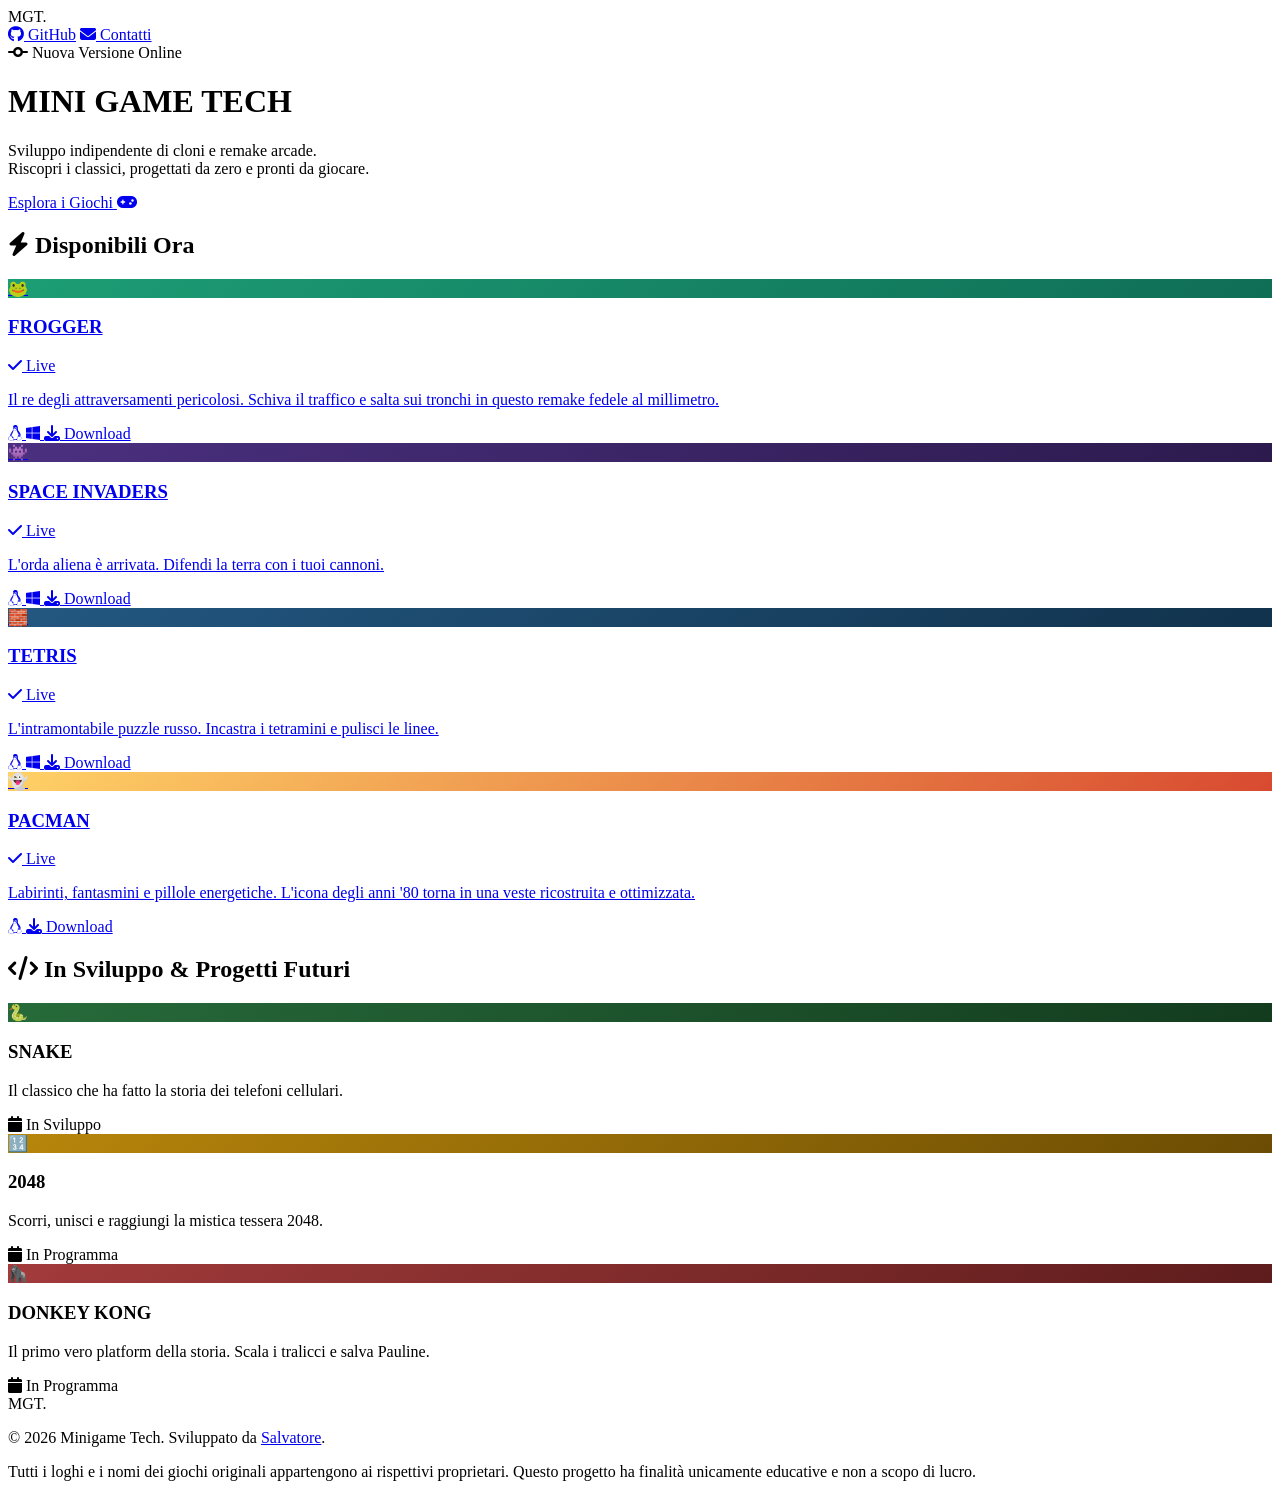
==== index.html @ 3f99b093 "Fix formatting of google-site-verification meta tag" ====
<!DOCTYPE html>
<html lang="it">
<head>
    <meta charset="UTF-8">
    <meta name="viewport" content="width=device-width, initial-scale=1.0">
    <meta name="google-site-verification" content="QY5TZIXzYBKXMx78bhKzkDnEO0w9GfPseJlernAC-no" />
    <link rel="icon" type="image/jpeg" href="Logo.jpeg">

    <!-- Fonts & Icons -->
    <link rel="preconnect" href="https://fonts.googleapis.com">
    <link rel="preconnect" href="https://fonts.gstatic.com" crossorigin>
    <link href="https://fonts.googleapis.com/css2?family=Outfit:wght@300;400;600&family=Press+Start+2P&display=swap" rel="stylesheet">
    <link rel="stylesheet" href="https://cdnjs.cloudflare.com/ajax/libs/font-awesome/6.4.0/css/all.min.css">

    <!-- Fogli di stile -->
    <link rel="stylesheet" href="./Style/style.css">

    <!-- SEO Base -->
    <title>Minigame Tech - Arcade Remakes & Retrogaming</title>
    <meta name="description" content="La casa dei remake arcade perfetti. Scarica gratuitamente cloni open source di classici come Pacman, Frogger e molti altri per Linux e Windows.">
    <meta name="keywords" content="minigame, minigiochi gratis, remake pacman, remake frogger, giochi retrò, retrogaming, giochi linux, giochi windows, pixel art">
    <link rel="canonical" href="https://minigame-tech.github.io/">

    <!-- Open Graph -->
    <meta property="og:title" content="Minigame Tech - Arcade Remakes & Retrogaming">
    <meta property="og:description" content="Rivivi i grandi classici. Remake di giochi gratuiti, open source, per Linux e Windows.">
    <meta property="og:type" content="website">
    <meta property="og:url" content="https://minigame-tech.github.io/">
</head>
<body>
    <!-- Effetto CRT Overlay e Grid -->
    <div class="scanlines"></div>
    <div class="grid-bg"></div>

    <!-- Navigazione -->
    <nav class="navbar">
        <div class="nav-content">
            <div class="nav-logo">MGT<span>.</span></div>
            <div class="nav-links">
                <a href="https://github.com/minigame-tech" target="_blank" rel="noopener"><i class="fa-brands fa-github"></i> GitHub</a>
                <a href="https://mail.google.com/mail/?view=cm&fs=1&to=codelab.italia@gmail.com" target="_blank" rel="noopener"><i class="fa-solid fa-envelope"></i> Contatti</a>
            </div>
        </div>
    </nav>

    <!-- Hero Section -->
    <header class="hero">
        <div class="hero-content">
            <div class="badge-pill pulse"><i class="fa-solid fa-code-commit"></i> Nuova Versione Online</div>
            <h1 class="logo">MINI GAME<span> TECH</span></h1>
            <p class="subtitle">Sviluppo indipendente di cloni e remake arcade.<br>Riscopri i classici, progettati da zero e pronti da giocare.</p>
            <div class="hero-actions">
                <a href="#games" class="btn btn-primary">Esplora i Giochi <i class="fa-solid fa-gamepad"></i></a>
            </div>
        </div>
    </header>

    <!-- Main Content -->
    <main id="games">
        <section class="game-section">
            <h2 class="section-title"><i class="fa-solid fa-bolt"></i> Disponibili Ora</h2>
            <div class="grid">
                <!-- FROGGER -->
                <a class="card glass-effect" href="Pages/frogger.html">
                    <div class="card-glow"></div>
                    <div class="thumb" style="background-image: linear-gradient(135deg, #1d9e75, #0f6e56);">
                        <span class="emoji">🐸</span>
                    </div>
                    <div class="card-body">
                        <div class="card-header">
                            <h3 class="card-title">FROGGER</h3>
                            <span class="badge ready"><i class="fa-solid fa-check"></i> Live</span>
                        </div>
                        <p class="card-desc">Il re degli attraversamenti pericolosi. Schiva il traffico e salta sui tronchi in questo remake fedele al millimetro.</p>
                        <div class="card-footer">
                            <span class="platform-icon"><i class="fa-brands fa-linux"></i></span>
                            <span class="platform-icon"><i class="fa-brands fa-windows"></i></span>
                            <span class="badge_download"><i class="fa-solid fa-download"></i> Download</span>
                        </div>
                    </div>
                </a>

                <!--- SPACE INVADERS --->
                <a class="card glass-effect" href="Pages/space_invaders.html">
                    <div class="card-glow"></div>
                    <div class="thumb" style="background-image: linear-gradient(135deg, #4b3080, #2c1a4d);">
                        <span class="emoji">👾</span>
                    </div>
                    <div class="card-body">
                        <div class="card-header">
                            <h3>SPACE INVADERS</h3>
                            <span class="badge ready"><i class="fa-solid fa-check"></i> Live</span>
                        </div>
                        <p class="card-desc">L'orda aliena è arrivata. Difendi la terra con i tuoi cannoni.</p>
                        <div class="card-footer">
                            <span class="platform-icon"><i class="fa-brands fa-linux"></i></span>
                            <span class="platform-icon"><i class="fa-brands fa-windows"></i></span>
                            <span class="badge_download"><i class="fa-solid fa-download"></i> Download</span>
                        </div>
                    </div>
                </a>

                <!--- TETRIS --->
                <a class="card glass-effect" href="Pages/tetris.html">
                    <div class="card-glow"></div>
                    <div class="thumb" style="background-image: linear-gradient(135deg, #235882, #11324c);">
                        <span class="emoji">🧱</span>
                    </div>
                    <div class="card-body">
                        <div class="card-header">
                            <h3 class="card-title">TETRIS</h3>
                            <span class="badge ready"><i class="fa-solid fa-check"></i> Live</span>
                        </div>
                        <p class="card-desc">L'intramontabile puzzle russo. Incastra i tetramini e pulisci le linee.</p>
                        <div class="card-footer">
                            <span class="platform-icon"><i class="fa-brands fa-linux"></i></span>
                            <span class="platform-icon"><i class="fa-brands fa-windows"></i></span>
                            <span class="badge_download"><i class="fa-solid fa-download"></i> Download</span>
                        </div>
                    </div>
                </a>

                <!-- PACMAN -->
                <a class="card glass-effect" href="Pages/pacman.html">
                    <div class="card-glow"></div>
                    <div class="thumb" style="background-image: linear-gradient(135deg, #ffd166, #d84a30);">
                        <span class="emoji">👻</span>
                    </div>
                    <div class="card-body">
                        <div class="card-header">
                            <h3 class="card-title">PACMAN</h3>
                            <span class="badge ready"><i class="fa-solid fa-check"></i> Live</span>
                        </div>
                        <p class="card-desc">Labirinti, fantasmini e pillole energetiche. L'icona degli anni '80 torna in una veste ricostruita e ottimizzata.</p>
                        <div class="card-footer">
                            <span class="platform-icon"><i class="fa-brands fa-linux"></i></span>
                            <span class="badge_download"><i class="fa-solid fa-download"></i> Download</span>
                        </div>
                    </div>
                </a>
            </div>
        </section>

        <section class="game-section mt-5">
            <h2 class="section-title"><i class="fa-solid fa-code"></i> In Sviluppo & Progetti Futuri</h2>
            <div class="grid">
                <!-- SNAKE -->
                <div class="card glass-effect disabled">
                    <div class="thumb" style="background-image: linear-gradient(135deg, #276b3a, #133b1e);">
                        <span class="emoji">🐍</span>
                    </div>
                    <div class="card-body">
                        <h3 class="card-title">SNAKE</h3>
                        <p class="card-desc">Il classico che ha fatto la storia dei telefoni cellulari.</p>
                        <span class="badge soon"><i class="fa-solid fa-calendar"></i> In Sviluppo</span>
                    </div>
                </div>

                <!-- 2048 -->
                <div class="card glass-effect disabled">
                    <div class="thumb" style="background-image: linear-gradient(135deg, #b8860b, #6b4c03);">
                        <span class="emoji">🔢</span>
                    </div>
                    <div class="card-body">
                        <h3 class="card-title">2048</h3>
                        <p class="card-desc">Scorri, unisci e raggiungi la mistica tessera 2048.</p>
                        <span class="badge programmed"><i class="fa-solid fa-calendar"></i> In Programma</span>
                    </div>
                </div>

                <!-- DONKEY KONG -->
                <div class="card glass-effect disabled">
                    <div class="thumb" style="background-image: linear-gradient(135deg, #a33b3b, #5e1c1c);">
                        <span class="emoji">🦍</span>
                    </div>
                    <div class="card-body">
                        <h3 class="card-title">DONKEY KONG</h3>
                        <p class="card-desc">Il primo vero platform della storia. Scala i tralicci e salva Pauline.</p>
                        <span class="badge programmed"><i class="fa-solid fa-calendar"></i> In Programma</span>
                    </div>
                </div>
            </div>
        </section>
    </main>

    <footer>
        <div class="footer-content">
            <div class="footer-logo">MGT<span>.</span></div>
            <p>&copy; 2026 Minigame Tech. Sviluppato da <a href="https://github.com/minigame-tech" target="_blank">Salvatore</a>.</p>
            <p class="small-text">Tutti i loghi e i nomi dei giochi originali appartengono ai rispettivi proprietari. Questo progetto ha finalità unicamente educative e non a scopo di lucro.</p>
        </div>
    </footer>
</body>
</html>
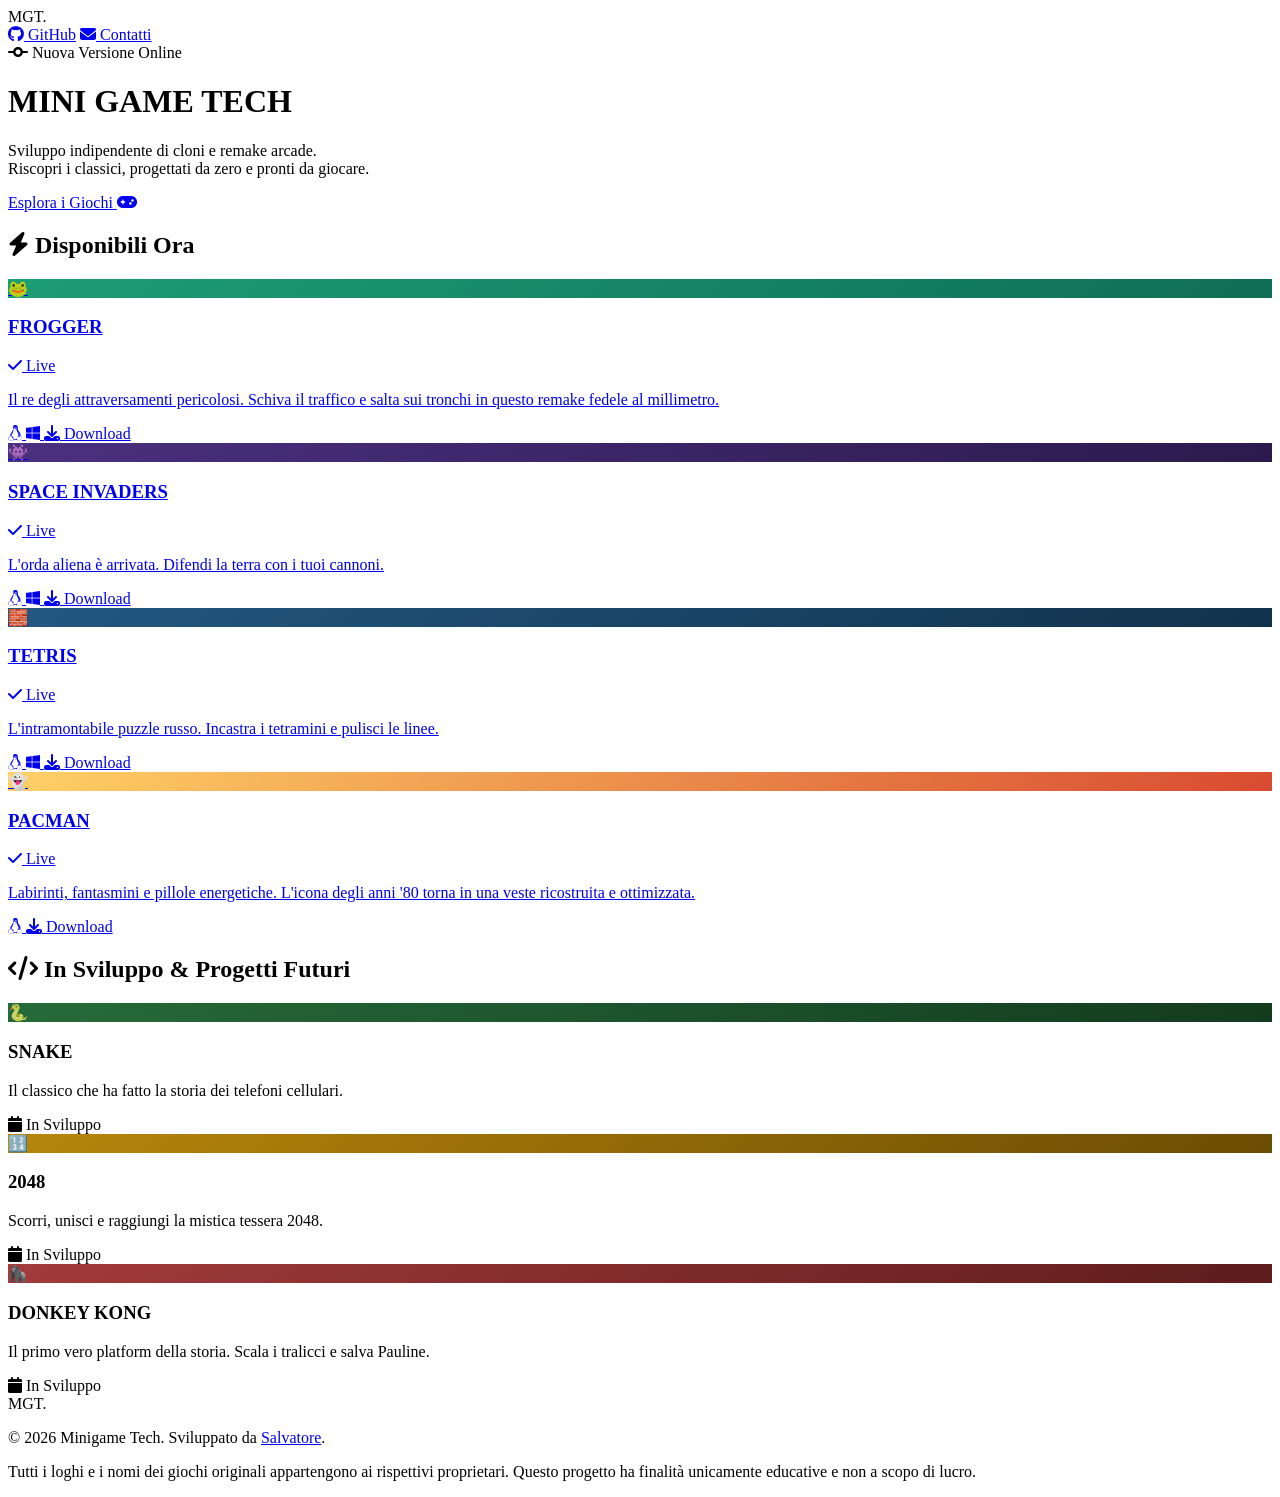
==== commit bab8e7da: "Update status from 'In Programma' to 'In Sviluppo'" ====
--- a/index.html
+++ b/index.html
@@ -5,6 +5,7 @@
     <meta name="viewport" content="width=device-width, initial-scale=1.0">
     <meta name="google-site-verification" content="QY5TZIXzYBKXMx78bhKzkDnEO0w9GfPseJlernAC-no" />
     <link rel="icon" type="image/jpeg" href="Logo.jpeg">
+    <link rel="stylesheet" href="./Style/style.css">
 
     <!-- Fonts & Icons -->
     <link rel="preconnect" href="https://fonts.googleapis.com">
@@ -12,20 +13,17 @@
     <link href="https://fonts.googleapis.com/css2?family=Outfit:wght@300;400;600&family=Press+Start+2P&display=swap" rel="stylesheet">
     <link rel="stylesheet" href="https://cdnjs.cloudflare.com/ajax/libs/font-awesome/6.4.0/css/all.min.css">
 
-    <!-- Fogli di stile -->
-    <link rel="stylesheet" href="./Style/style.css">
-
     <!-- SEO Base -->
     <title>Minigame Tech - Arcade Remakes & Retrogaming</title>
-    <meta name="description" content="La casa dei remake arcade perfetti. Scarica gratuitamente cloni open source di classici come Pacman, Frogger e molti altri per Linux e Windows.">
-    <meta name="keywords" content="minigame, minigiochi gratis, remake pacman, remake frogger, giochi retrò, retrogaming, giochi linux, giochi windows, pixel art">
-    <link rel="canonical" href="https://minigame-tech.github.io/">
+    <meta name="description" content="La casa dei remake arcade perfetti. Scarica gratuitamente rivisitazioni open source di classici come Pacman, Frogger e molti altri per Linux e Windows.">
+    <meta name="keywords" content="minigame, minigiochi gratis, remake pacman, remake frogger, giochi retròg, giochi linux, giochi windows, pixel art">
+    <link rel="canonical" href="https://mini-game-tech.github.io/">
 
     <!-- Open Graph -->
     <meta property="og:title" content="Minigame Tech - Arcade Remakes & Retrogaming">
     <meta property="og:description" content="Rivivi i grandi classici. Remake di giochi gratuiti, open source, per Linux e Windows.">
     <meta property="og:type" content="website">
-    <meta property="og:url" content="https://minigame-tech.github.io/">
+    <meta property="og:url" content="https://mini-game-tech.github.io/">
 </head>
 <body>
     <!-- Effetto CRT Overlay e Grid -->
@@ -37,7 +35,7 @@
         <div class="nav-content">
             <div class="nav-logo">MGT<span>.</span></div>
             <div class="nav-links">
-                <a href="https://github.com/minigame-tech" target="_blank" rel="noopener"><i class="fa-brands fa-github"></i> GitHub</a>
+                <a href="https://github.com/Mini-Game-Tech/Mini-Game-Tech.github.io" target="_blank" rel="noopener"><i class="fa-brands fa-github"></i> GitHub</a>
                 <a href="https://mail.google.com/mail/?view=cm&fs=1&to=codelab.italia@gmail.com" target="_blank" rel="noopener"><i class="fa-solid fa-envelope"></i> Contatti</a>
             </div>
         </div>
@@ -164,7 +162,7 @@
                     <div class="card-body">
                         <h3 class="card-title">2048</h3>
                         <p class="card-desc">Scorri, unisci e raggiungi la mistica tessera 2048.</p>
-                        <span class="badge programmed"><i class="fa-solid fa-calendar"></i> In Programma</span>
+                        <span class="badge programmed"><i class="fa-solid fa-calendar"></i> In Sviluppo</span>
                     </div>
                 </div>
 
@@ -176,7 +174,7 @@
                     <div class="card-body">
                         <h3 class="card-title">DONKEY KONG</h3>
                         <p class="card-desc">Il primo vero platform della storia. Scala i tralicci e salva Pauline.</p>
-                        <span class="badge programmed"><i class="fa-solid fa-calendar"></i> In Programma</span>
+                        <span class="badge programmed"><i class="fa-solid fa-calendar"></i> In Sviluppo</span>
                     </div>
                 </div>
             </div>
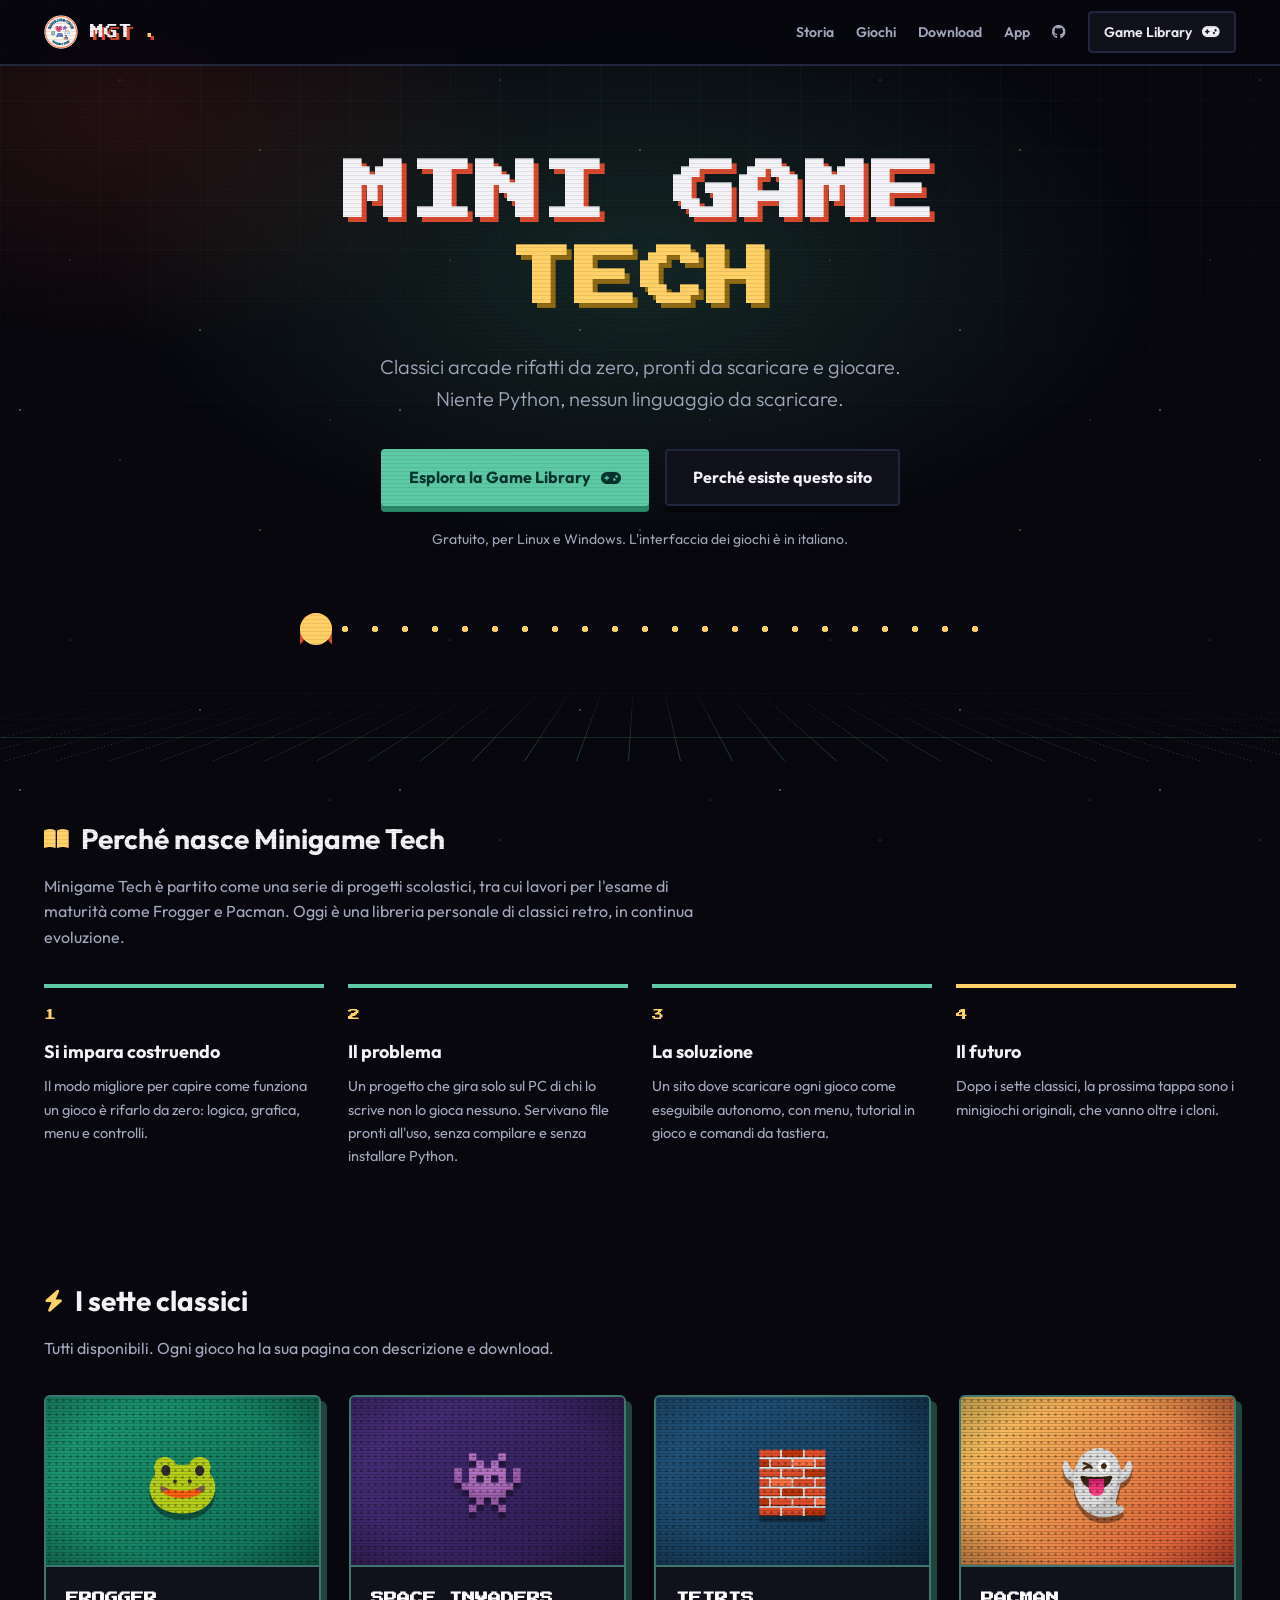
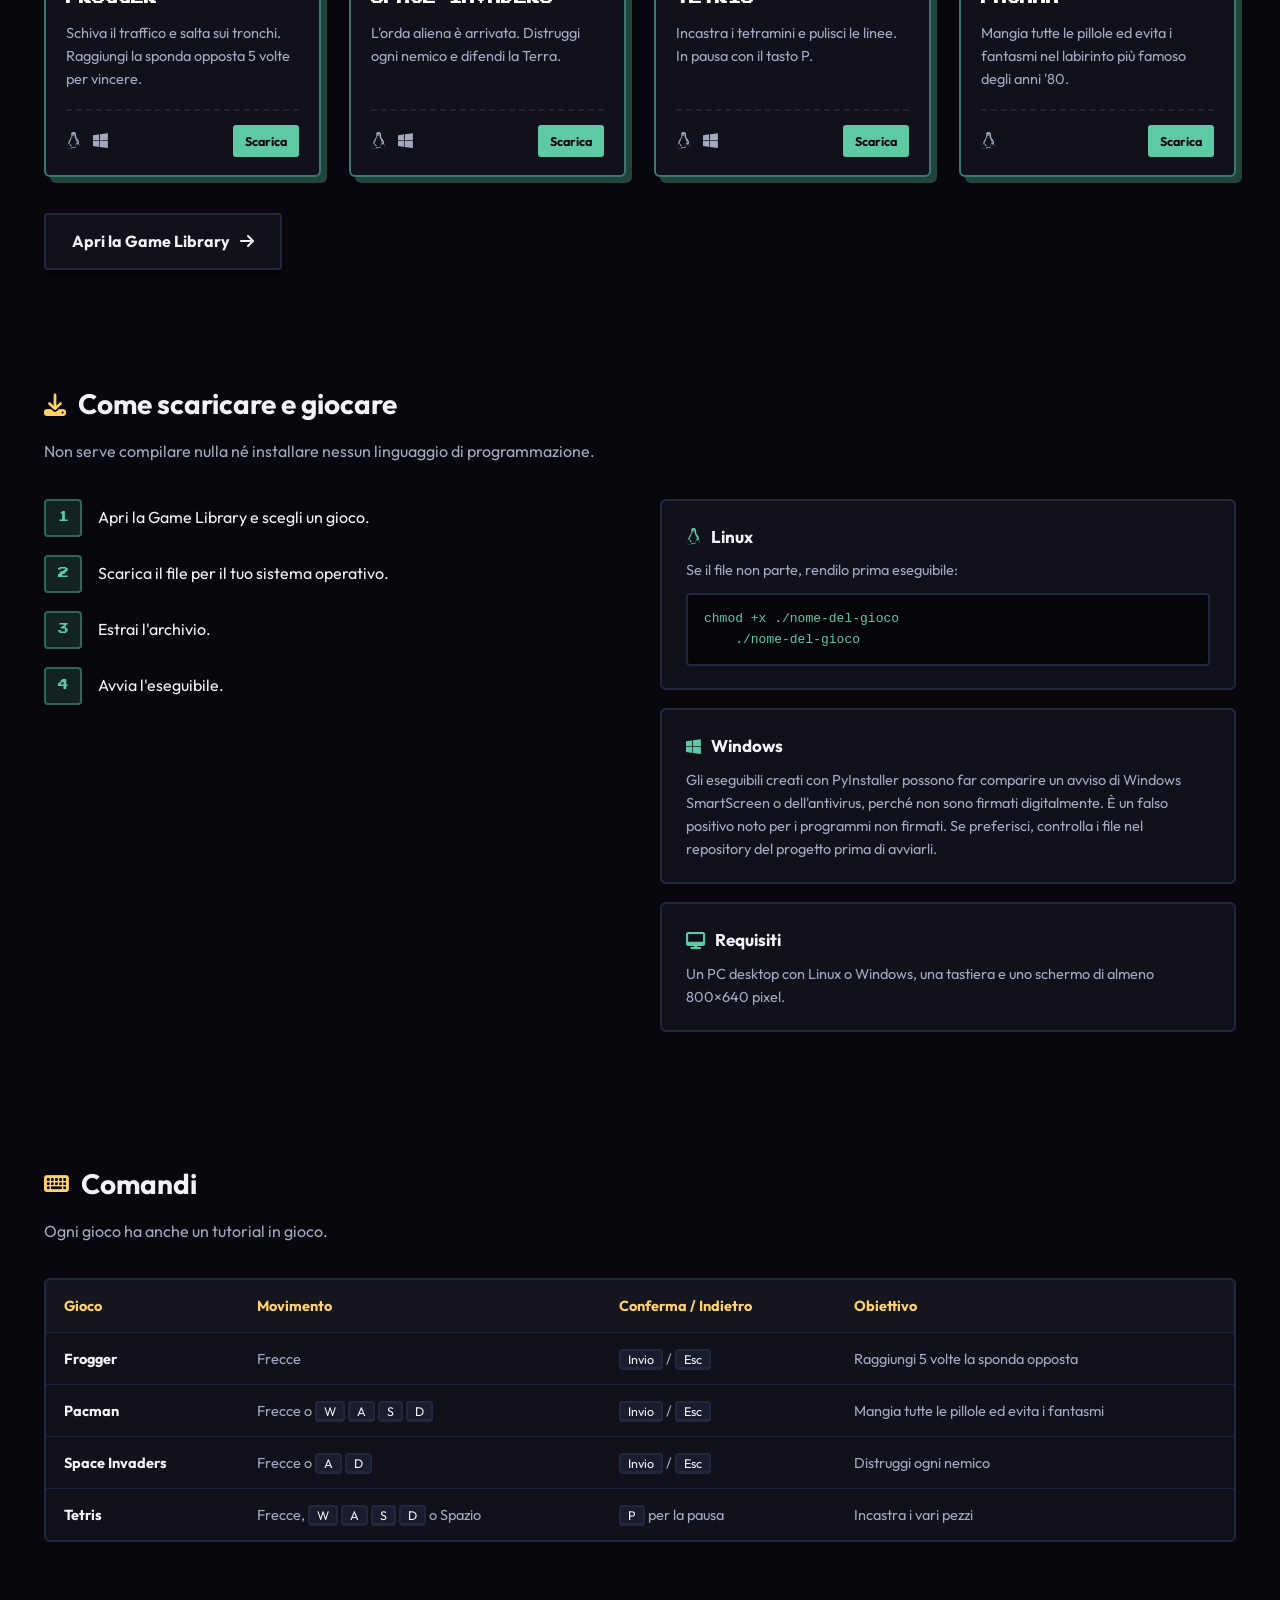
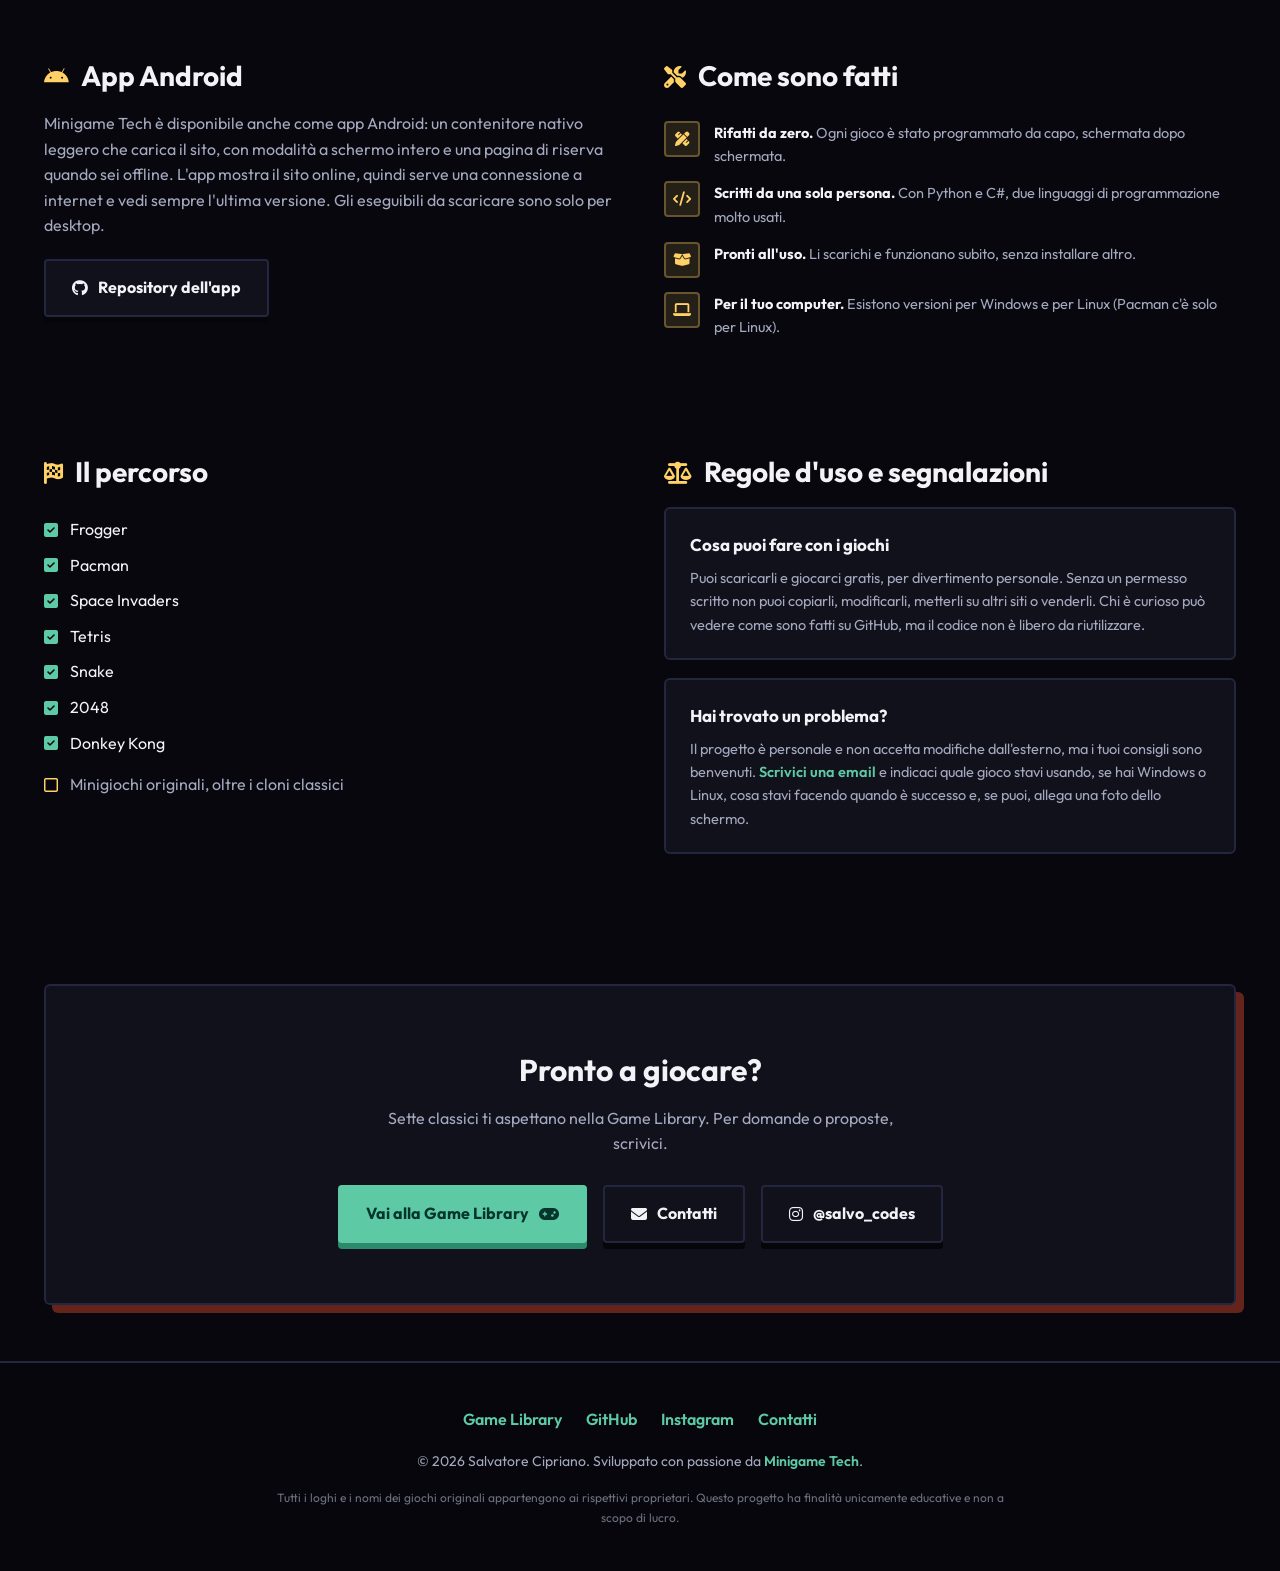
==== commit bd260682: "feat: Complete graphical renovation of the entire site" ====
--- a/index.html
+++ b/index.html
@@ -3,9 +3,9 @@
 <head>
     <meta charset="UTF-8">
     <meta name="viewport" content="width=device-width, initial-scale=1.0">
-    <meta name="google-site-verification" content="QY5TZIXzYBKXMx78bhKzkDnEO0w9GfPseJlernAC-no" />
-    <link rel="icon" type="image/jpeg" href="Logo.jpeg">
-    <link rel="stylesheet" href="./Style/style.css">
+    <meta name="google-site-verification" content="QY5TZIXzYBKXMx78bhKzkDnEO0w9GfPseJlernAC-no">
+    <link rel="icon" type="image/png" href="mini-game-tech-logo.png">
+    <link rel="stylesheet" href="Style/Home.css">
 
     <!-- Fonts & Icons -->
     <link rel="preconnect" href="https://fonts.googleapis.com">
@@ -15,178 +15,175 @@
 
     <!-- SEO Base -->
     <title>Minigame Tech - Arcade Remakes & Retrogaming</title>
-    <meta name="description" content="La casa dei remake arcade perfetti. Scarica gratuitamente rivisitazioni open source di classici come Pacman, Frogger e molti altri per Linux e Windows.">
-    <meta name="keywords" content="minigame, minigiochi gratis, remake pacman, remake frogger, giochi retròg, giochi linux, giochi windows, pixel art">
+    <meta name="description" content="Classic retro arcade games, rebuilt from scratch in Python, C# and ready to play as standalone downloads. No installation, no Python required.">
+    <meta name="keywords" content="minigame, minigiochi gratis, remake pacman, remake frogger, giochi retrogaming, giochi linux, giochi windows, pixel art">
     <link rel="canonical" href="https://mini-game-tech.github.io/">
 
     <!-- Open Graph -->
     <meta property="og:title" content="Minigame Tech - Arcade Remakes & Retrogaming">
-    <meta property="og:description" content="Rivivi i grandi classici. Remake di giochi gratuiti, open source, per Linux e Windows.">
+    <meta property="og:description" content="Classic retro arcade games, rebuilt from scratch in Python, C# and ready to play as standalone downloads. No installation, no Python required.">
     <meta property="og:type" content="website">
     <meta property="og:url" content="https://mini-game-tech.github.io/">
+    <meta property="og:image" content="https://mini-game-tech.github.io/mini-game-tech-logo.png">
 </head>
 <body>
-    <!-- Effetto CRT Overlay e Grid -->
-    <div class="scanlines"></div>
-    <div class="grid-bg"></div>
+    <div class="scan"></div>
+    <div class="gridbg"></div>
 
-    <!-- Navigazione -->
-    <nav class="navbar">
-        <div class="nav-content">
-            <div class="nav-logo">MGT<span>.</span></div>
-            <div class="nav-links">
-                <a href="https://github.com/Mini-Game-Tech/Mini-Game-Tech.github.io" target="_blank" rel="noopener"><i class="fa-brands fa-github"></i> GitHub</a>
-                <a href="https://mail.google.com/mail/?view=cm&fs=1&to=codelab.italia@gmail.com" target="_blank" rel="noopener"><i class="fa-solid fa-envelope"></i> Contatti</a>
+    <nav>
+        <div class="wrap">
+            <a class="brand" href="index.html" aria-label="Minigame Tech - Home"><img src="mini-game-tech-logo.png" alt="">MGT<span>.</span></a>
+            <div class="links">
+                <a class="t" href="#storia">Storia</a>
+                <a class="t" href="#giochi">Giochi</a>
+                <a class="t" href="#download">Download</a>
+                <a class="t" href="#app">App</a>
+                <a href="https://github.com/Mini-Game-Tech/Mini-Game-Tech.github.io" target="_blank" rel="noopener" aria-label="GitHub"><i class="fa-brands fa-github"></i></a>
+                <a class="btn" href="Pages/game_library.html"><span class="lb">Game Library</span> <i class="fa-solid fa-gamepad"></i></a>
             </div>
         </div>
     </nav>
 
-    <!-- Hero Section -->
     <header class="hero">
-        <div class="hero-content">
-            <div class="badge-pill pulse"><i class="fa-solid fa-code-commit"></i> Nuova Versione Online</div>
-            <h1 class="logo">MINI GAME<span> TECH</span></h1>
-            <p class="subtitle">Sviluppo indipendente di cloni e remake arcade.<br>Riscopri i classici, progettati da zero e pronti da giocare.</p>
-            <div class="hero-actions">
-                <a href="#games" class="btn btn-primary">Esplora i Giochi <i class="fa-solid fa-gamepad"></i></a>
-            </div>
+        <h1 class="logo">MINI GAME<span> TECH</span></h1>
+        <p class="sub">Classici arcade rifatti da zero, pronti da scaricare e giocare.<br>Niente Python, nessun linguaggio da scaricare.</p>
+        <div class="cta">
+            <a class="btn p" href="Pages/game_library.html">Esplora la Game Library <i class="fa-solid fa-gamepad"></i></a>
+            <a class="btn g" href="#storia">Perché esiste questo sito</a>
+        </div>
+        <p class="note">Gratuito, per Linux e Windows. L'interfaccia dei giochi è in italiano.</p>
+        <div class="track" aria-hidden="true">
+            <div class="dots"></div>
+            <div class="ghost"></div>
+            <div class="pac"><i></i><i></i></div>
         </div>
     </header>
 
-    <!-- Main Content -->
-    <main id="games">
-        <section class="game-section">
-            <h2 class="section-title"><i class="fa-solid fa-bolt"></i> Disponibili Ora</h2>
-            <div class="grid">
-                <!-- FROGGER -->
-                <a class="card glass-effect" href="Pages/frogger.html">
-                    <div class="card-glow"></div>
-                    <div class="thumb" style="background-image: linear-gradient(135deg, #1d9e75, #0f6e56);">
-                        <span class="emoji">🐸</span>
-                    </div>
-                    <div class="card-body">
-                        <div class="card-header">
-                            <h3 class="card-title">FROGGER</h3>
-                            <span class="badge ready"><i class="fa-solid fa-check"></i> Live</span>
-                        </div>
-                        <p class="card-desc">Il re degli attraversamenti pericolosi. Schiva il traffico e salta sui tronchi in questo remake fedele al millimetro.</p>
-                        <div class="card-footer">
-                            <span class="platform-icon"><i class="fa-brands fa-linux"></i></span>
-                            <span class="platform-icon"><i class="fa-brands fa-windows"></i></span>
-                            <span class="badge_download"><i class="fa-solid fa-download"></i> Download</span>
-                        </div>
-                    </div>
-                </a>
+    <main class="wrap">
 
-                <!--- SPACE INVADERS --->
-                <a class="card glass-effect" href="Pages/space_invaders.html">
-                    <div class="card-glow"></div>
-                    <div class="thumb" style="background-image: linear-gradient(135deg, #4b3080, #2c1a4d);">
-                        <span class="emoji">👾</span>
-                    </div>
-                    <div class="card-body">
-                        <div class="card-header">
-                            <h3>SPACE INVADERS</h3>
-                            <span class="badge ready"><i class="fa-solid fa-check"></i> Live</span>
-                        </div>
-                        <p class="card-desc">L'orda aliena è arrivata. Difendi la terra con i tuoi cannoni.</p>
-                        <div class="card-footer">
-                            <span class="platform-icon"><i class="fa-brands fa-linux"></i></span>
-                            <span class="platform-icon"><i class="fa-brands fa-windows"></i></span>
-                            <span class="badge_download"><i class="fa-solid fa-download"></i> Download</span>
-                        </div>
-                    </div>
-                </a>
+        <section id="storia">
+            <h2><i class="fa-solid fa-book-open"></i> Perché nasce Minigame Tech</h2>
+            <p class="lead">Minigame Tech è partito come una serie di progetti scolastici, tra cui lavori per l'esame di maturità come Frogger e Pacman. Oggi è una libreria personale di classici retro, in continua evoluzione.</p>
+            <ol class="story">
+                <li><h3>Si impara costruendo</h3><p>Il modo migliore per capire come funziona un gioco è rifarlo da zero: logica, grafica, menu e controlli.</p></li>
+                <li><h3>Il problema</h3><p>Un progetto che gira solo sul PC di chi lo scrive non lo gioca nessuno. Servivano file pronti all'uso, senza compilare e senza installare Python.</p></li>
+                <li><h3>La soluzione</h3><p>Un sito dove scaricare ogni gioco come eseguibile autonomo, con menu, tutorial in gioco e comandi da tastiera.</p></li>
+                <li><h3>Il futuro</h3><p>Dopo i sette classici, la prossima tappa sono i minigiochi originali, che vanno oltre i cloni.</p></li>
+            </ol>
+        </section>
 
-                <!--- TETRIS --->
-                <a class="card glass-effect" href="Pages/tetris.html">
-                    <div class="card-glow"></div>
-                    <div class="thumb" style="background-image: linear-gradient(135deg, #235882, #11324c);">
-                        <span class="emoji">🧱</span>
-                    </div>
-                    <div class="card-body">
-                        <div class="card-header">
-                            <h3 class="card-title">TETRIS</h3>
-                            <span class="badge ready"><i class="fa-solid fa-check"></i> Live</span>
-                        </div>
-                        <p class="card-desc">L'intramontabile puzzle russo. Incastra i tetramini e pulisci le linee.</p>
-                        <div class="card-footer">
-                            <span class="platform-icon"><i class="fa-brands fa-linux"></i></span>
-                            <span class="platform-icon"><i class="fa-brands fa-windows"></i></span>
-                            <span class="badge_download"><i class="fa-solid fa-download"></i> Download</span>
-                        </div>
-                    </div>
-                </a>
+        <section id="giochi">
+            <h2><i class="fa-solid fa-bolt"></i> I sette classici</h2>
+            <p class="lead">Tutti disponibili. Ogni gioco ha la sua pagina con descrizione e download.</p>
+            <ul class="games">
+                <li><a class="game" href="Pages/Game_Pages/frogger.html" style="--c1:#1d9e75;--c2:#0f6e56"><div class="th">🐸</div><div class="bd"><h3>FROGGER</h3><p>Schiva il traffico e salta sui tronchi. Raggiungi la sponda opposta 5 volte per vincere.</p><div class="os"><i class="fa-brands fa-linux"></i><i class="fa-brands fa-windows"></i><b>Scarica</b></div></div></a></li>
+                <li><a class="game" href="Pages/Game_Pages/space_invaders.html" style="--c1:#4b3080;--c2:#2c1a4d"><div class="th">👾</div><div class="bd"><h3>SPACE INVADERS</h3><p>L'orda aliena è arrivata. Distruggi ogni nemico e difendi la Terra.</p><div class="os"><i class="fa-brands fa-linux"></i><i class="fa-brands fa-windows"></i><b>Scarica</b></div></div></a></li>
+                <li><a class="game" href="Pages/Game_Pages/tetris.html" style="--c1:#235882;--c2:#11324c"><div class="th">🧱</div><div class="bd"><h3>TETRIS</h3><p>Incastra i tetramini e pulisci le linee. In pausa con il tasto P.</p><div class="os"><i class="fa-brands fa-linux"></i><i class="fa-brands fa-windows"></i><b>Scarica</b></div></div></a></li>
+                <li><a class="game" href="Pages/Game_Pages/pacman.html" style="--c1:#ffd166;--c2:#d84a30"><div class="th">👻</div><div class="bd"><h3>PACMAN</h3><p>Mangia tutte le pillole ed evita i fantasmi nel labirinto più famoso degli anni '80.</p><div class="os"><i class="fa-brands fa-linux"></i><b>Scarica</b></div></div></a></li>
+            </ul>
+            <div class="more"><a class="btn g" href="Pages/game_library.html">Apri la Game Library <i class="fa-solid fa-arrow-right"></i></a></div>
+        </section>
 
-                <!-- PACMAN -->
-                <a class="card glass-effect" href="Pages/pacman.html">
-                    <div class="card-glow"></div>
-                    <div class="thumb" style="background-image: linear-gradient(135deg, #ffd166, #d84a30);">
-                        <span class="emoji">👻</span>
-                    </div>
-                    <div class="card-body">
-                        <div class="card-header">
-                            <h3 class="card-title">PACMAN</h3>
-                            <span class="badge ready"><i class="fa-solid fa-check"></i> Live</span>
-                        </div>
-                        <p class="card-desc">Labirinti, fantasmini e pillole energetiche. L'icona degli anni '80 torna in una veste ricostruita e ottimizzata.</p>
-                        <div class="card-footer">
-                            <span class="platform-icon"><i class="fa-brands fa-linux"></i></span>
-                            <span class="badge_download"><i class="fa-solid fa-download"></i> Download</span>
-                        </div>
-                    </div>
-                </a>
+        <section id="download">
+            <h2><i class="fa-solid fa-download"></i> Come scaricare e giocare</h2>
+            <p class="lead">Non serve compilare nulla né installare nessun linguaggio di programmazione.</p>
+            <div class="dl">
+                <ol class="steps">
+                    <li>Apri la Game Library e scegli un gioco.</li>
+                    <li>Scarica il file per il tuo sistema operativo.</li>
+                    <li>Estrai l'archivio.</li>
+                    <li>Avvia l'eseguibile.</li>
+                </ol>
+                <div>
+                    <div class="box"><h3><i class="fa-brands fa-linux"></i> Linux</h3><p>Se il file non parte, rendilo prima eseguibile:</p><pre>chmod +x ./nome-del-gioco
+    ./nome-del-gioco</pre></div>
+                    <div class="box"><h3><i class="fa-brands fa-windows"></i> Windows</h3><p>Gli eseguibili creati con PyInstaller possono far comparire un avviso di Windows SmartScreen o dell'antivirus, perché non sono firmati digitalmente. È un falso positivo noto per i programmi non firmati. Se preferisci, controlla i file nel repository del progetto prima di avviarli.</p></div>
+                    <div class="box"><h3><i class="fa-solid fa-desktop"></i> Requisiti</h3><p>Un PC desktop con Linux o Windows, una tastiera e uno schermo di almeno 800×640 pixel.</p></div>
+                </div>
             </div>
         </section>
 
-        <section class="game-section mt-5">
-            <h2 class="section-title"><i class="fa-solid fa-code"></i> In Sviluppo & Progetti Futuri</h2>
-            <div class="grid">
-                <!-- SNAKE -->
-                <div class="card glass-effect disabled">
-                    <div class="thumb" style="background-image: linear-gradient(135deg, #276b3a, #133b1e);">
-                        <span class="emoji">🐍</span>
-                    </div>
-                    <div class="card-body">
-                        <h3 class="card-title">SNAKE</h3>
-                        <p class="card-desc">Il classico che ha fatto la storia dei telefoni cellulari.</p>
-                        <span class="badge soon"><i class="fa-solid fa-calendar"></i> In Sviluppo</span>
-                    </div>
+        <section id="controlli">
+            <h2><i class="fa-solid fa-keyboard"></i> Comandi</h2>
+            <p class="lead">Ogni gioco ha anche un tutorial in gioco.</p>
+            <div class="tw">
+                <table>
+                    <thead><tr><th>Gioco</th><th>Movimento</th><th>Conferma / Indietro</th><th>Obiettivo</th></tr></thead>
+                    <tbody>
+                    <tr><td>Frogger</td><td>Frecce</td><td><kbd>Invio</kbd> / <kbd>Esc</kbd></td><td>Raggiungi 5 volte la sponda opposta</td></tr>
+                    <tr><td>Pacman</td><td>Frecce o <kbd>W</kbd> <kbd>A</kbd> <kbd>S</kbd> <kbd>D</kbd></td><td><kbd>Invio</kbd> / <kbd>Esc</kbd></td><td>Mangia tutte le pillole ed evita i fantasmi</td></tr>
+                    <tr><td>Space Invaders</td><td>Frecce o <kbd>A</kbd> <kbd>D</kbd></td><td><kbd>Invio</kbd> / <kbd>Esc</kbd></td><td>Distruggi ogni nemico</td></tr>
+                    <tr><td>Tetris</td><td>Frecce, <kbd>W</kbd> <kbd>A</kbd> <kbd>S</kbd> <kbd>D</kbd> o Spazio</td><td><kbd>P</kbd> per la pausa</td><td>Incastra i vari pezzi</td></tr>
+                    </tbody>
+                </table>
+            </div>
+        </section>
+
+        <section id="app">
+            <div class="two">
+                <div>
+                    <h2><i class="fa-brands fa-android"></i> App Android</h2>
+                    <p class="lead n">Minigame Tech è disponibile anche come app Android: un contenitore nativo leggero che carica il sito, con modalità a schermo intero e una pagina di riserva quando sei offline. L'app mostra il sito online, quindi serve una connessione a internet e vedi sempre l'ultima versione. Gli eseguibili da scaricare sono solo per desktop.</p>
+                    <p class="mt"><a class="btn g" href="https://github.com/minigame-tech/minigame-tech-app" target="_blank" rel="noopener"><i class="fa-brands fa-github"></i> Repository dell'app</a></p>
                 </div>
-
-                <!-- 2048 -->
-                <div class="card glass-effect disabled">
-                    <div class="thumb" style="background-image: linear-gradient(135deg, #b8860b, #6b4c03);">
-                        <span class="emoji">🔢</span>
-                    </div>
-                    <div class="card-body">
-                        <h3 class="card-title">2048</h3>
-                        <p class="card-desc">Scorri, unisci e raggiungi la mistica tessera 2048.</p>
-                        <span class="badge programmed"><i class="fa-solid fa-calendar"></i> In Sviluppo</span>
-                    </div>
-                </div>
-
-                <!-- DONKEY KONG -->
-                <div class="card glass-effect disabled">
-                    <div class="thumb" style="background-image: linear-gradient(135deg, #a33b3b, #5e1c1c);">
-                        <span class="emoji">🦍</span>
-                    </div>
-                    <div class="card-body">
-                        <h3 class="card-title">DONKEY KONG</h3>
-                        <p class="card-desc">Il primo vero platform della storia. Scala i tralicci e salva Pauline.</p>
-                        <span class="badge programmed"><i class="fa-solid fa-calendar"></i> In Sviluppo</span>
-                    </div>
+                <div>
+                    <h2><i class="fa-solid fa-screwdriver-wrench"></i> Come sono fatti</h2>
+                    <ul class="tech">
+                        <li><i class="fa-solid fa-pen-ruler"></i><span><b>Rifatti da zero.</b> Ogni gioco è stato programmato da capo, schermata dopo schermata.</span></li>
+                        <li><i class="fa-solid fa-code"></i><span><b>Scritti da una sola persona.</b> Con Python e C#, due linguaggi di programmazione molto usati.</span></li>
+                        <li><i class="fa-solid fa-box-open"></i><span><b>Pronti all'uso.</b> Li scarichi e funzionano subito, senza installare altro.</span></li>
+                        <li><i class="fa-solid fa-laptop"></i><span><b>Per il tuo computer.</b> Esistono versioni per Windows e per Linux (Pacman c'è solo per Linux).</span></li>
+                    </ul>
                 </div>
             </div>
         </section>
+
+        <section id="percorso">
+            <div class="two">
+                <div>
+                    <h2><i class="fa-solid fa-flag-checkered"></i> Il percorso</h2>
+                    <ul class="road">
+                        <li><i class="fa-solid fa-square-check"></i> Frogger</li>
+                        <li><i class="fa-solid fa-square-check"></i> Pacman</li>
+                        <li><i class="fa-solid fa-square-check"></i> Space Invaders</li>
+                        <li><i class="fa-solid fa-square-check"></i> Tetris</li>
+                        <li><i class="fa-solid fa-square-check"></i> Snake</li>
+                        <li><i class="fa-solid fa-square-check"></i> 2048</li>
+                        <li><i class="fa-solid fa-square-check"></i> Donkey Kong</li>
+                        <li class="next"><i class="fa-regular fa-square"></i> Minigiochi originali, oltre i cloni classici</li>
+                    </ul>
+                </div>
+                <div>
+                    <h2><i class="fa-solid fa-scale-balanced"></i> Regole d'uso e segnalazioni</h2>
+                    <div class="box"><h3>Cosa puoi fare con i giochi</h3><p>Puoi scaricarli e giocarci gratis, per divertimento personale. Senza un permesso scritto non puoi copiarli, modificarli, metterli su altri siti o venderli. Chi è curioso può vedere come sono fatti su GitHub, ma il codice non è libero da riutilizzare.</p></div>
+                    <div class="box"><h3>Hai trovato un problema?</h3><p>Il progetto è personale e non accetta modifiche dall'esterno, ma i tuoi consigli sono benvenuti. <a href="https://mail.google.com/mail/?view=cm&amp;fs=1&amp;to=codelab.italia@gmail.com" target="_blank" rel="noopener">Scrivici una email</a> e indicaci quale gioco stavi usando, se hai Windows o Linux, cosa stavi facendo quando è successo e, se puoi, allega una foto dello schermo.</p></div>
+                </div>
+            </div>
+        </section>
+
+        <section>
+            <div class="big">
+                <h2>Pronto a giocare?</h2>
+                <p>Sette classici ti aspettano nella Game Library. Per domande o proposte, scrivici.</p>
+                <div class="cta">
+                    <a class="btn p" href="Pages/game_library.html">Vai alla Game Library <i class="fa-solid fa-gamepad"></i></a>
+                    <a class="btn g" href="https://mail.google.com/mail/?view=cm&amp;fs=1&amp;to=codelab.italia@gmail.com" target="_blank" rel="noopener"><i class="fa-solid fa-envelope"></i> Contatti</a>
+                    <a class="btn g" href="https://www.instagram.com/salvo_codes/" target="_blank" rel="noopener"><i class="fa-brands fa-instagram"></i> @salvo_codes</a>
+                </div>
+            </div>
+        </section>
+
     </main>
 
     <footer>
-        <div class="footer-content">
-            <div class="footer-logo">MGT<span>.</span></div>
-            <p>&copy; 2026 Minigame Tech. Sviluppato da <a href="https://github.com/minigame-tech" target="_blank">Salvatore</a>.</p>
-            <p class="small-text">Tutti i loghi e i nomi dei giochi originali appartengono ai rispettivi proprietari. Questo progetto ha finalità unicamente educative e non a scopo di lucro.</p>
+        <div class="fl">
+            <a href="Pages/game_library.html">Game Library</a>
+            <a href="https://github.com/Mini-Game-Tech/Mini-Game-Tech.github.io" target="_blank" rel="noopener">GitHub</a>
+            <a href="https://www.instagram.com/salvo_codes/" target="_blank" rel="noopener">Instagram</a>
+            <a href="https://mail.google.com/mail/?view=cm&amp;fs=1&amp;to=codelab.italia@gmail.com" target="_blank" rel="noopener">Contatti</a>
         </div>
+        <p>&copy; 2026 Salvatore Cipriano. Sviluppato con passione da <a href="https://github.com/minigame-tech" target="_blank" rel="noopener">Minigame Tech</a>.</p>
+        <p class="s">Tutti i loghi e i nomi dei giochi originali appartengono ai rispettivi proprietari. Questo progetto ha finalità unicamente educative e non a scopo di lucro.</p>
     </footer>
 </body>
-</html>
+</html>
--- a/Style/Home.css
+++ b/Style/Home.css
@@ -0,0 +1,248 @@
+@import url('https://fonts.googleapis.com/css2?family=Outfit:wght@300;400;600;700&family=Press+Start+2P&display=swap');
+
+:root {
+    --bg-main: #07070d;
+    --panel: #10111b;
+    --panel-edge: #23263f;
+    --line: rgba(80, 90, 140, 0.25);
+    --text-primary: #f2f2f7;
+    --text-secondary: #a4a9bf;
+    --accent-primary: #5dcaa5;
+    --accent-secondary: #ffd166;
+    --accent-tertiary: #d84a30;
+    --font-heading: 'Press Start 2P', monospace;
+    --font-body: 'Outfit', sans-serif;
+    --max: 1240px;
+}
+
+* { margin: 0; padding: 0; box-sizing: border-box; }
+html { scroll-behavior: smooth; scroll-padding-top: 90px; }
+
+body {
+    background: var(--bg-main);
+    color: var(--text-primary);
+    font-family: var(--font-body), serif;
+    min-height: 100vh;
+    overflow-x: hidden;
+    position: relative;
+    line-height: 1.6;
+}
+
+:focus-visible { outline: 3px solid var(--accent-secondary); outline-offset: 3px; }
+a { color: inherit; }
+.wrap { max-width: var(--max); margin: 0 auto; padding: 0 24px; }
+
+/* --- SFONDO --- */
+body::before {
+    content: "";
+    position: fixed;
+    inset: 0;
+    z-index: -2;
+    pointer-events: none;
+    background-image:
+            radial-gradient(1.5px 1.5px at 20px 30px, rgba(255,255,255,.55), transparent),
+            radial-gradient(1px 1px at 120px 80px, rgba(255,255,255,.4), transparent),
+            radial-gradient(1.5px 1.5px at 260px 150px, rgba(255,209,102,.5), transparent),
+            radial-gradient(1px 1px at 330px 40px, rgba(93,202,165,.55), transparent),
+            radial-gradient(1px 1px at 70px 260px, rgba(255,255,255,.35), transparent),
+            radial-gradient(1.5px 1.5px at 200px 330px, rgba(255,255,255,.45), transparent);
+    background-size: 380px 380px;
+}
+
+.scan { position: fixed; inset: 0; background: repeating-linear-gradient(to bottom, transparent 0 3px, rgba(0,0,0,.16) 3px 4px); z-index: 100; pointer-events: none; opacity: .5; }
+
+.gridbg {
+    position: fixed;
+    inset: 0;
+    z-index: -1;
+    background: linear-gradient(rgba(93,202,165,.045) 1px, transparent 1px), linear-gradient(90deg, rgba(93,202,165,.045) 1px, transparent 1px);
+    background-size: 50px 50px;
+    -webkit-mask-image: linear-gradient(#000, transparent 75%);
+    mask-image: linear-gradient(#000, transparent 75%);
+}
+
+/* --- BOTTONI (mancavano) --- */
+.btn {
+    display: inline-flex;
+    align-items: center;
+    gap: 10px;
+    padding: 14px 26px;
+    border-radius: 4px;
+    border: 2px solid transparent;
+    text-decoration: none;
+    font-weight: 700;
+    font-size: 16px;
+    cursor: pointer;
+    transition: transform .1s ease, box-shadow .1s ease, color .2s ease, border-color .2s ease;
+}
+.btn.p { background: var(--accent-primary); color: #04342c; box-shadow: 0 6px 0 #2c8a6c; }
+.btn.g { background: var(--panel); color: var(--text-primary); border-color: var(--panel-edge); box-shadow: 0 6px 0 #05050a; }
+.btn.p:hover, .btn.g:hover { transform: translateY(3px); box-shadow: 0 3px 0 #05050a; }
+.btn.p:hover { box-shadow: 0 3px 0 #2c8a6c; }
+.btn.g:hover { border-color: var(--accent-primary); color: var(--accent-primary); }
+.btn.p:active, .btn.g:active { transform: translateY(6px); box-shadow: none; }
+
+/* --- NAVIGAZIONE --- */
+nav { position: fixed; top: 0; left: 0; right: 0; z-index: 50; background: rgba(7,7,13,.85); backdrop-filter: blur(10px); -webkit-backdrop-filter: blur(10px); border-bottom: 2px solid var(--panel-edge); }
+nav .wrap { display: flex; align-items: center; justify-content: space-between; height: 64px; gap: 16px; }
+.brand { display: flex; align-items: center; gap: 12px; text-decoration: none; font-family: var(--font-heading), serif; font-size: 14px; color: var(--text-primary); text-shadow: 3px 3px 0 var(--accent-tertiary); }
+.brand img { width: 34px; height: 34px; border-radius: 50%; }
+.brand span { color: var(--accent-secondary); }
+.links { display: flex; align-items: center; gap: 22px; }
+.links a { text-decoration: none; color: var(--text-secondary); font-size: 14px; font-weight: 600; transition: color .2s; }
+.links a:hover { color: var(--accent-primary); }
+.links .btn { padding: 8px 14px; font-size: 14px; color: var(--text-primary); background: var(--panel); border-color: var(--panel-edge); box-shadow: none; }
+.links .btn:hover { transform: none; box-shadow: none; border-color: var(--accent-primary); color: var(--accent-primary); }
+
+/* --- HERO --- */
+.hero {
+    position: relative;
+    isolation: isolate;
+    overflow: hidden;
+    padding: 150px 24px 110px;
+    text-align: center;
+    background:
+            radial-gradient(60% 55% at 50% 35%, rgba(93,202,165,.16), transparent 70%),
+            radial-gradient(45% 45% at 10% 15%, rgba(216,74,48,.14), transparent 70%);
+}
+.hero::after {
+    content: "";
+    position: absolute;
+    left: -20%;
+    width: 140%;
+    bottom: 0;
+    height: 260px;
+    z-index: -1;
+    background-image: linear-gradient(rgba(93,202,165,.28) 1px, transparent 1px), linear-gradient(90deg, rgba(93,202,165,.28) 1px, transparent 1px);
+    background-size: 52px 52px;
+    transform: perspective(280px) rotateX(58deg);
+    transform-origin: 50% 100%;
+    -webkit-mask-image: linear-gradient(to top, #000 10%, transparent 90%);
+    mask-image: linear-gradient(to top, #000 10%, transparent 90%);
+    animation: floor 2.4s linear infinite;
+}
+@keyframes floor { to { background-position: 0 52px; } }
+
+.logo { font-family: var(--font-heading), serif; font-size: clamp(30px, 6vw, 64px); line-height: 1.35; letter-spacing: 2px; text-shadow: 5px 5px 0 var(--accent-tertiary); }
+.logo span { display: block; color: var(--accent-secondary); text-shadow: 5px 5px 0 #8f6a14; }
+.sub { color: var(--text-secondary); font-size: 20px; font-weight: 300; max-width: 620px; margin: 28px auto 34px; }
+.cta { display: flex; gap: 16px; justify-content: center; flex-wrap: wrap; }
+.note { margin-top: 22px; font-size: 14px; color: var(--text-secondary); }
+
+/* corsa di Pac-Man */
+.track { position: relative; height: 44px; max-width: 680px; margin: 56px auto 0; overflow: hidden; }
+.dots { position: absolute; inset: 0; background: radial-gradient(circle, var(--accent-secondary) 3px, transparent 3.5px) 0 50% / 30px 14px repeat-x; animation: eat 9s linear infinite; }
+.pac, .ghost { position: absolute; top: 6px; width: 32px; height: 32px; }
+.pac { animation: run 9s linear infinite; }
+.pac i { position: absolute; left: 0; width: 32px; height: 16px; background: var(--accent-secondary); }
+.pac i:first-child { top: 0; border-radius: 16px 16px 0 0; transform-origin: 50% 100%; animation: up .3s ease-in-out infinite alternate; }
+.pac i:last-child { bottom: 0; border-radius: 0 0 16px 16px; transform-origin: 50% 0; animation: dn .3s ease-in-out infinite alternate; }
+.ghost { background: var(--accent-tertiary); border-radius: 16px 16px 0 0; clip-path: polygon(0 0, 100% 0, 100% 100%, 83% 80%, 67% 100%, 50% 80%, 33% 100%, 17% 80%, 0 100%); animation: chase 9s linear infinite; }
+.ghost::before { content: ''; position: absolute; inset: 0; background: radial-gradient(circle at 10px 13px, #fff 5px, transparent 5.5px), radial-gradient(circle at 23px 13px, #fff 5px, transparent 5.5px), radial-gradient(circle at 12px 13px, #16213e 2.5px, transparent 3px), radial-gradient(circle at 25px 13px, #16213e 2.5px, transparent 3px); }
+@keyframes run { from { left: 0 } to { left: calc(100% - 32px) } }
+@keyframes chase { from { left: -80px } to { left: calc(100% - 112px) } }
+@keyframes eat { from { clip-path: inset(0 0 0 0) } to { clip-path: inset(0 0 0 100%) } }
+@keyframes up { to { transform: rotate(-34deg) } }
+@keyframes dn { to { transform: rotate(34deg) } }
+
+/* --- SEZIONI --- */
+section { padding: 56px 0; }
+h2 { font-size: 28px; font-weight: 700; display: flex; align-items: center; gap: 12px; margin-bottom: 12px; }
+h2 i { color: var(--accent-secondary); font-size: 22px; }
+.lead { color: var(--text-secondary); max-width: 680px; margin-bottom: 34px; }
+.lead.n { margin-bottom: 0; }
+.mt { margin-top: 20px; }
+
+/* storia: è una sequenza, quindi i numeri hanno senso */
+.story { display: grid; grid-template-columns: repeat(4, 1fr); gap: 24px; list-style: none; counter-reset: st; }
+.story li { counter-increment: st; border-top: 4px solid var(--accent-primary); padding-top: 18px; }
+.story li:last-child { border-top-color: var(--accent-secondary); }
+.story li::before { content: counter(st); font-family: var(--font-heading), serif; font-size: 12px; color: var(--accent-secondary); display: block; margin-bottom: 12px; }
+.story h3 { font-size: 18px; margin-bottom: 8px; }
+.story p { font-size: 14.5px; color: var(--text-secondary); }
+
+/* giochi */
+.games { display: grid; grid-template-columns: repeat(4, 1fr); gap: 32px 28px; list-style: none; }
+.game { --c: var(--accent-primary); display: flex; flex-direction: column; height: 100%; background: var(--panel); border: 2px solid color-mix(in srgb, var(--c) 50%, #20223a); border-radius: 6px; box-shadow: 6px 6px 0 color-mix(in srgb, var(--c) 32%, #05050a); text-decoration: none; overflow: hidden; transition: transform .12s ease, border-color .12s ease, box-shadow .12s ease; }
+.game:hover { transform: translate(-3px, -3px); border-color: var(--c); box-shadow: 9px 9px 0 var(--c); }
+.game:active { transform: translate(4px, 4px); box-shadow: 2px 2px 0 var(--c); }
+.th { position: relative; height: 170px; display: grid; place-items: center; font-size: 60px; overflow: hidden; background: linear-gradient(135deg, var(--c1), var(--c2)); border-bottom: 2px solid color-mix(in srgb, var(--c) 50%, #20223a); }
+.th::before { content: ""; position: absolute; inset: 0; background-image: radial-gradient(rgba(0,0,0,.28) 1px, transparent 1.6px); background-size: 7px 7px; }
+.th::after { content: ""; position: absolute; inset: 0; pointer-events: none; background: repeating-linear-gradient(to bottom, transparent 0 2px, rgba(0,0,0,.18) 2px 3px), radial-gradient(90% 90% at 50% 50%, transparent 50%, rgba(0,0,0,.5)); }
+.th { text-shadow: 0 6px 0 rgba(0,0,0,.35); }
+.game:hover .th { animation: hop .45s steps(2) infinite alternate; }
+@keyframes hop { to { font-size: 66px; } }
+.bd { padding: 22px 20px 18px; display: flex; flex-direction: column; flex: 1; }
+.bd h3 { font-family: var(--font-heading), serif; font-size: 13px; line-height: 1.5; color: #fff; margin-bottom: 12px; }
+.bd p { font-size: 14.5px; color: var(--text-secondary); flex-grow: 1; margin-bottom: 18px; }
+.os { display: flex; gap: 12px; align-items: center; font-size: 17px; color: var(--text-secondary); padding-top: 14px; border-top: 2px dashed rgba(255,255,255,.08); }
+.os b { margin-left: auto; font-size: 12.5px; font-family: var(--font-body), serif; padding: 6px 12px; border-radius: 3px; background: var(--c); color: #06070d; }
+.more { margin-top: 36px; }
+
+/* download */
+.dl { display: grid; grid-template-columns: 1fr 1fr; gap: 40px; align-items: start; }
+.steps { list-style: none; counter-reset: s; display: grid; gap: 18px; }
+.steps li { counter-increment: s; display: flex; gap: 16px; align-items: center; color: var(--text-primary); }
+.steps li::before { content: counter(s); flex: none; display: grid; place-items: center; width: 34px; height: 34px; border-radius: 4px; background: rgba(93,202,165,.15); border: 2px solid rgba(93,202,165,.4); color: var(--accent-primary); font-family: var(--font-heading), serif; font-size: 11px; }
+.box { background: var(--panel); border: 2px solid var(--panel-edge); border-radius: 6px; padding: 22px 24px; margin-bottom: 18px; }
+.box h3 { font-size: 17px; margin-bottom: 8px; display: flex; gap: 10px; align-items: center; }
+.box h3 i { color: var(--accent-primary); }
+.box p { font-size: 14.5px; color: var(--text-secondary); }
+.box p a { color: var(--accent-primary); font-weight: 600; text-decoration: none; }
+.box p a:hover { text-decoration: underline; }
+pre { margin-top: 12px; padding: 14px 16px; background: #05050a; border: 2px solid var(--panel-edge); border-radius: 4px; font-size: 13px; overflow-x: auto; color: var(--accent-primary); }
+
+/* comandi */
+.tw { overflow-x: auto; border: 2px solid var(--panel-edge); border-radius: 6px; background: var(--panel); }
+table { width: 100%; border-collapse: collapse; font-size: 14.5px; min-width: 620px; }
+th, td { text-align: left; padding: 14px 18px; border-bottom: 1px solid var(--line); }
+tbody tr:last-child td { border-bottom: none; }
+th { font-weight: 700; color: var(--accent-secondary); background: rgba(255,255,255,.02); }
+td { color: var(--text-secondary); }
+td:first-child { color: var(--text-primary); font-weight: 700; }
+kbd { background: #1a1d2e; border: 2px solid var(--panel-edge); border-bottom-width: 3px; border-radius: 4px; padding: 0 7px; font-family: var(--font-body), serif; font-size: 12.5px; color: var(--text-primary); }
+
+/* due colonne */
+.two { display: grid; grid-template-columns: 1fr 1fr; gap: 48px; }
+.tech { list-style: none; display: grid; gap: 14px; margin-top: 22px; }
+.tech li { display: flex; gap: 14px; align-items: flex-start; color: var(--text-secondary); font-size: 14.5px; }
+.tech li i { flex: none; width: 36px; height: 36px; display: grid; place-items: center; border-radius: 4px; background: rgba(255,209,102,.12); border: 2px solid rgba(255,209,102,.3); color: var(--accent-secondary); }
+.tech b { color: var(--text-primary); }
+
+/* percorso */
+.road { list-style: none; display: grid; gap: 10px; margin-top: 22px; }
+.road li { display: flex; align-items: center; gap: 12px; color: var(--text-primary); }
+.road i { color: var(--accent-primary); }
+.road li.next { color: var(--text-secondary); margin-top: 6px; }
+.road li.next i { color: var(--accent-secondary); }
+
+/* chiamata finale */
+.big { text-align: center; padding: 60px 24px; border: 2px solid var(--panel-edge); border-radius: 6px; background: var(--panel); box-shadow: 8px 8px 0 rgba(216,74,48,.45); }
+.big h2 { justify-content: center; font-size: 30px; }
+.big p { color: var(--text-secondary); margin: 0 auto 28px; max-width: 520px; }
+
+/* footer */
+footer { background: rgba(7,7,13,.92); border-top: 2px solid var(--panel-edge); padding: 44px 24px; text-align: center; }
+.fl { display: flex; gap: 24px; justify-content: center; flex-wrap: wrap; margin-bottom: 18px; }
+.fl a, footer p a { color: var(--accent-primary); font-weight: 600; text-decoration: none; }
+.fl a:hover, footer p a:hover { text-decoration: underline; }
+footer p { color: var(--text-secondary); font-size: 14px; }
+footer .s { font-size: 12px; opacity: .65; max-width: 760px; margin: 16px auto 0; }
+
+/* responsive */
+@media (max-width: 1100px) {
+    .games { grid-template-columns: repeat(2, 1fr); }
+    .story { grid-template-columns: 1fr 1fr; }
+    .dl, .two { grid-template-columns: 1fr; }
+    .links a.t { display: none; }
+}
+@media (max-width: 620px) {
+    .games, .story { grid-template-columns: 1fr; }
+    .hero { padding: 120px 20px 80px; }
+    .links { gap: 12px; }
+    .links .lb { display: none; }
+    h2 { font-size: 24px; }
+}
+@media (prefers-reduced-motion: reduce) {
+    *, *::before, *::after { animation: none !important; transition: none !important; scroll-behavior: auto !important; }
+}
